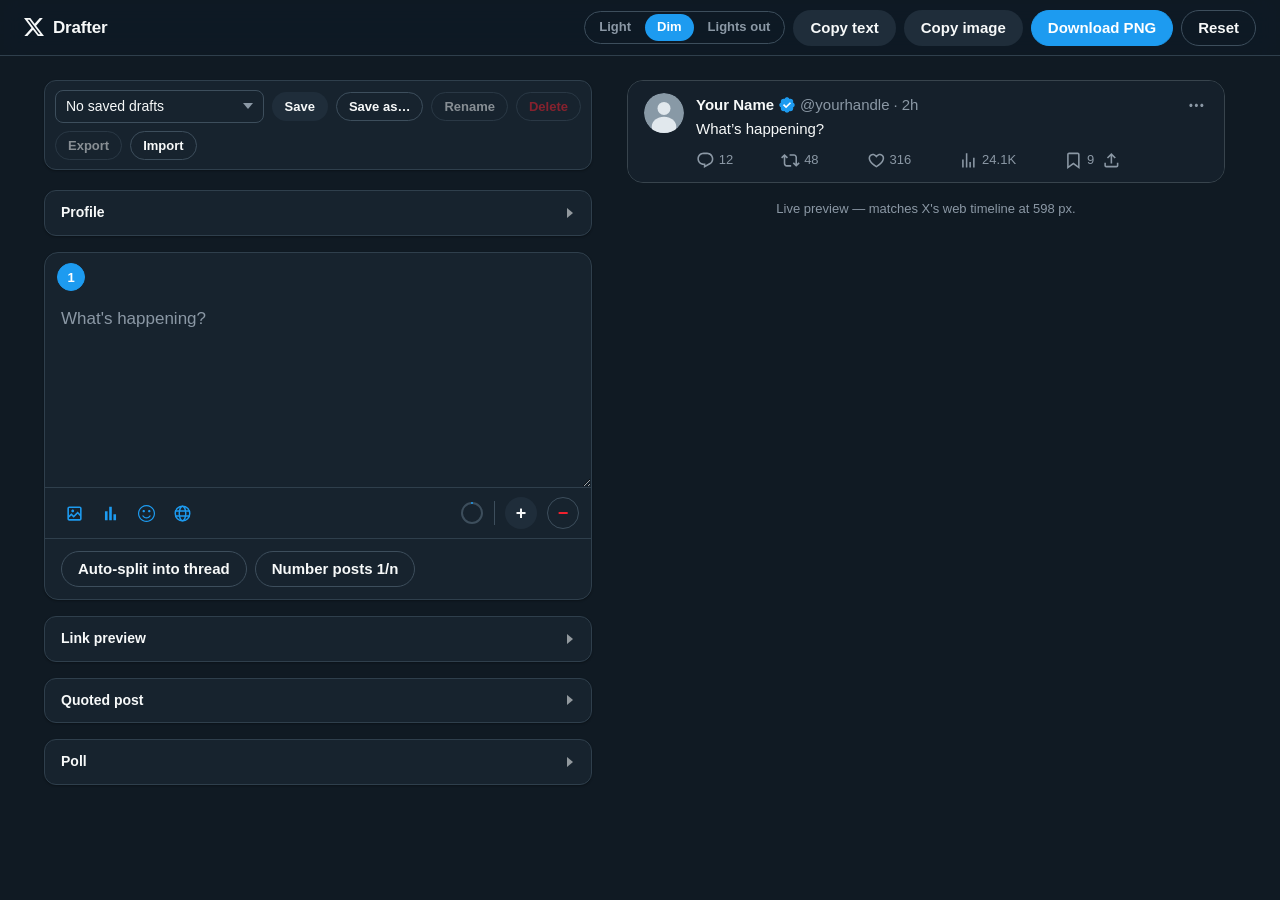
==== app/index.html @ 3ed40263 "X Drafter — live-preview composer for X posts and threads Static, browser-only tool: no server, no f" ====
<!doctype html>
<html lang="en" data-theme="dim">
<head>
<meta charset="utf-8">
<meta name="viewport" content="width=device-width, initial-scale=1">
<meta name="robots" content="noindex, nofollow">
<title>X Drafter</title>
<meta name="description" content="Draft X posts and threads with a live, pixel-accurate preview.">
<link rel="icon" href="data:image/svg+xml,%3Csvg xmlns='http://www.w3.org/2000/svg' viewBox='0 0 24 24'%3E%3Cpath fill='%23000' d='M18.9 1.2h3.7l-8.1 9.2 9.5 12.5h-7.4l-5.8-7.6-6.7 7.6H.4l8.6-9.8L0 1.2h7.6l5.2 6.9ZM17.6 20.7h2L6.5 3.2H4.3Z'/%3E%3C/svg%3E">
<link rel="stylesheet" href="./css/x.css">
<link rel="stylesheet" href="./css/app.css">
</head>
<body>

<header class="app-bar">
  <div class="app-bar__brand">
    <svg viewBox="0 0 24 24" class="app-bar__logo" aria-hidden="true"><path d="M18.9 1.2h3.7l-8.1 9.2 9.5 12.5h-7.4l-5.8-7.6-6.7 7.6H.4l8.6-9.8L0 1.2h7.6l5.2 6.9ZM17.6 20.7h2L6.5 3.2H4.3Z"/></svg>
    <span>Drafter</span>
  </div>
  <div class="app-bar__actions">
    <div class="seg" id="theme-switch" role="group" aria-label="Theme">
      <button type="button" data-theme-value="light">Light</button>
      <button type="button" data-theme-value="dim">Dim</button>
      <button type="button" data-theme-value="lightsout">Lights out</button>
    </div>
    <button type="button" class="btn" id="btn-copy-text">Copy text</button>
    <button type="button" class="btn" id="btn-copy-png">Copy image</button>
    <button type="button" class="btn btn--primary" id="btn-export-png">Download PNG</button>
    <button type="button" class="btn btn--ghost" id="btn-reset" title="Clear the draft">Reset</button>
  </div>
</header>

<main class="layout">

  <!-- ── Left: composer ───────────────────────────────────────────── -->
  <section class="pane pane--compose" aria-label="Composer">

    <div class="drafts-bar" id="drafts-bar">
      <select id="draft-select" aria-label="Saved drafts"></select>
      <button type="button" class="btn" id="btn-draft-save">Save</button>
      <button type="button" class="btn btn--ghost" id="btn-draft-saveas">Save as…</button>
      <button type="button" class="btn btn--ghost" id="btn-draft-rename">Rename</button>
      <button type="button" class="btn btn--ghost btn--danger" id="btn-draft-delete">Delete</button>
      <button type="button" class="btn btn--ghost" id="btn-draft-export">Export</button>
      <button type="button" class="btn btn--ghost" id="btn-draft-import">Import</button>
      <input type="file" id="in-draft-import" accept="application/json" hidden>
      <span class="drafts-bar__status" id="draft-status" aria-live="polite"></span>
    </div>

    <details class="panel" id="panel-profile">
      <summary>Profile</summary>
      <div class="panel__body grid2">
        <label class="field"><span>Display name</span>
          <input type="text" id="in-name" maxlength="50" placeholder="Your Name"></label>
        <label class="field"><span>Handle</span>
          <input type="text" id="in-handle" maxlength="15" placeholder="yourhandle"></label>
        <label class="field"><span>Avatar</span>
          <input type="file" id="in-avatar" accept="image/*"></label>
        <label class="field"><span>Badge</span>
          <select id="in-verified">
            <option value="none">None</option>
            <option value="blue">Blue (Premium)</option>
            <option value="gold">Gold (Organization)</option>
            <option value="grey">Grey (Government)</option>
          </select></label>
        <label class="field"><span>Timestamp label</span>
          <input type="text" id="in-time" placeholder="2h"></label>
        <label class="field field--check"><span>Show engagement counts</span>
          <input type="checkbox" id="in-metrics"></label>
        <label class="field"><span>Replies</span><input type="text" id="in-m-replies"></label>
        <label class="field"><span>Reposts</span><input type="text" id="in-m-reposts"></label>
        <label class="field"><span>Likes</span><input type="text" id="in-m-likes"></label>
        <label class="field"><span>Views</span><input type="text" id="in-m-views"></label>
      </div>
    </details>

    <div class="composer" id="composer" data-dropzone>
      <div class="composer__head">
        <div class="thread-tabs" id="thread-tabs"></div>
      </div>

      <textarea id="editor" class="editor" rows="7" spellcheck="true"
                placeholder="What's happening?"></textarea>

      <div class="composer__media" id="media-strip"></div>

      <div class="composer__extras" id="extras"></div>

      <div class="composer__bar">
        <div class="tool-row">
          <button type="button" class="tool" id="btn-add-media" title="Add images, GIF or video">
            <input type="file" id="in-media" accept="image/*,video/*" multiple hidden></button>
          <button type="button" class="tool" id="btn-add-poll" title="Add poll"></button>
          <button type="button" class="tool" id="btn-add-quote" title="Quote a post"></button>
          <button type="button" class="tool" id="btn-add-card" title="Fetch link preview"></button>
        </div>
        <div class="count-row">
          <span class="counter" id="counter" aria-live="polite"></span>
          <svg class="ring" viewBox="0 0 24 24" aria-hidden="true">
            <circle class="ring__bg" cx="12" cy="12" r="10"></circle>
            <circle class="ring__fg" id="ring-fg" cx="12" cy="12" r="10"></circle>
          </svg>
          <span class="divider"></span>
          <button type="button" class="btn btn--round" id="btn-add-post" title="Add another post to the thread">+</button>
          <button type="button" class="btn btn--round btn--danger" id="btn-del-post" title="Delete this post">−</button>
        </div>
      </div>

      <div class="composer__foot">
        <button type="button" class="btn btn--ghost" id="btn-autosplit">Auto-split into thread</button>
        <button type="button" class="btn btn--ghost" id="btn-number">Number posts 1/n</button>
      </div>
    </div>

    <details class="panel" id="panel-card">
      <summary>Link preview</summary>
      <div class="panel__body">
        <label class="field"><span>URL</span>
          <div class="row"><input type="url" id="in-card-url" placeholder="https://example.com/article">
          <button type="button" class="btn" id="btn-fetch-card">Fetch</button></div></label>
        <p class="hint" id="card-status"></p>
        <label class="field"><span>Title</span><input type="text" id="in-card-title"></label>
        <label class="field"><span>Description</span><input type="text" id="in-card-desc"></label>
        <label class="field"><span>Image URL or upload</span>
          <div class="row"><input type="text" id="in-card-image">
          <input type="file" id="in-card-image-file" accept="image/*"></div></label>
        <label class="field"><span>Domain</span><input type="text" id="in-card-domain"></label>
        <button type="button" class="btn btn--ghost" id="btn-clear-card">Remove card</button>
      </div>
    </details>

    <details class="panel" id="panel-quote">
      <summary>Quoted post</summary>
      <div class="panel__body grid2">
        <label class="field"><span>Name</span><input type="text" id="in-q-name"></label>
        <label class="field"><span>Handle</span><input type="text" id="in-q-handle"></label>
        <label class="field field--wide"><span>Text</span><textarea id="in-q-text" rows="3"></textarea></label>
        <label class="field"><span>Avatar</span><input type="file" id="in-q-avatar" accept="image/*"></label>
        <label class="field"><span>Image</span><input type="file" id="in-q-image" accept="image/*"></label>
        <label class="field"><span>Time</span><input type="text" id="in-q-time" placeholder="Aug 14"></label>
        <label class="field field--check"><span>Verified</span><input type="checkbox" id="in-q-verified"></label>
        <button type="button" class="btn btn--ghost" id="btn-clear-quote">Remove quote</button>
      </div>
    </details>

    <details class="panel" id="panel-poll">
      <summary>Poll</summary>
      <div class="panel__body">
        <div id="poll-options"></div>
        <button type="button" class="btn btn--ghost" id="btn-poll-add">Add option</button>
        <button type="button" class="btn btn--ghost" id="btn-clear-poll">Remove poll</button>
      </div>
    </details>

  </section>

  <!-- ── Right: live preview ──────────────────────────────────────── -->
  <section class="pane pane--preview" aria-label="Preview">
    <div class="preview-scroll">
      <div class="x-surface" id="preview-root">
        <div class="x-thread" id="preview-thread"></div>
      </div>
    </div>
    <p class="hint hint--center">Live preview — matches X's web timeline at 598&nbsp;px.</p>
  </section>

</main>

<script type="module" src="./js/app.js"></script>
</body>
</html>
---- app/css/x.css ----
/* ===========================================================================
   x.css — X (Twitter) post-card design system
   Owns: the preview surface only (.x-surface, .x-thread, .x-post and children).
   App chrome (composer, toolbar, panels) lives in app.css — nothing here
   touches it.

   Colour tokens are declared with bare [data-theme="…"] selectors so they
   resolve whether the attribute sits on <html> or on #preview-root; the
   nearest ancestor carrying the attribute wins by inheritance.
   =========================================================================== */

/* ---------------------------------------------------------------------------
   1. Theme tokens
   :root carries the Light palette as the no-attribute default. Each
   [data-theme] block below only redefines what changes.
   --------------------------------------------------------------------------- */

:root,
[data-theme="light"] {
  --x-bg:              #ffffff;
  --x-bg-elev:         #f7f9f9;   /* image placeholders, pressed rows */
  --x-text:            #0f1419;
  --x-text-secondary:  #536471;   /* @handle, timestamps, counts, descriptions */
  --x-border:          #eff3f4;
  --x-hover-overlay:   rgba(0, 0, 0, 0.03);
  --x-scrim:           rgba(0, 0, 0, 0.6);
}

[data-theme="dim"] {
  --x-bg:              #15202b;
  --x-bg-elev:         #1e2732;
  --x-text:            #f7f9f9;
  --x-text-secondary:  #8b98a5;
  --x-border:          #38444d;
  --x-hover-overlay:   rgba(255, 255, 255, 0.03);
  --x-scrim:           rgba(0, 0, 0, 0.6);
}

[data-theme="lightsout"] {
  --x-bg:              #000000;
  --x-bg-elev:         #16181c;
  --x-text:            #e7e9ea;
  --x-text-secondary:  #71767b;
  --x-border:          #2f3336;
  --x-hover-overlay:   rgba(255, 255, 255, 0.03);
  --x-scrim:           rgba(0, 0, 0, 0.6);
}

/* Theme-independent tokens. Repeated on every theme selector so a nested
   [data-theme] on #preview-root inherits a complete set. */
:root,
[data-theme="light"],
[data-theme="dim"],
[data-theme="lightsout"] {
  --x-accent:        #1d9bf0;
  --x-accent-hover:  #1a8cd8;
  --x-like:          #f91880;
  --x-repost:        #00ba7c;
  --x-badge-blue:    #1d9bf0;
  --x-badge-gold:    #ffd400;
  --x-badge-grey:    #829aab;

  /* 10 %-opacity tints behind action-bar hover pills */
  --x-tint-accent:   rgba(29, 155, 240, 0.10);
  --x-tint-like:     rgba(249, 24, 128, 0.10);
  --x-tint-repost:   rgba(0, 186, 124, 0.10);

  --x-media-radius:  16px;
  --x-avatar:        40px;
  --x-font: "TwitterChirp", "Chirp", -apple-system, BlinkMacSystemFont,
            "Segoe UI", Roboto, "Helvetica Neue", Arial, sans-serif;
}

/* ---------------------------------------------------------------------------
   2. Surface + thread
   598px is X's timeline column width. Everything inside is built for that
   width but degrades cleanly to ~360px.
   --------------------------------------------------------------------------- */

/* Scoped border-box reset so the card's fixed sizes (poll rows, avatars,
   thumbnails) hold regardless of what app.css does or doesn't set. */
.x-surface,
.x-surface *,
.x-post,
.x-post * { box-sizing: border-box; }

.x-surface {
  width: 598px;
  max-width: 100%;
  background: var(--x-bg);
  color: var(--x-text);
  border: 1px solid var(--x-border);
  border-radius: 16px;
  overflow: hidden;
  font-family: var(--x-font);
  font-size: 15px;
  line-height: 20px;
  -webkit-font-smoothing: antialiased;
  -moz-osx-font-smoothing: grayscale;
}

.x-thread {
  display: flow-root;
}

/* Last post in a thread never draws a divider. */
.x-thread > .x-post:last-child {
  border-bottom: 0;
}

/* ---------------------------------------------------------------------------
   3. Post shell + gutter (avatar and thread connector)
   --------------------------------------------------------------------------- */

.x-post {
  display: flex;
  gap: 12px;
  padding: 12px 16px;
  border-bottom: 1px solid var(--x-border);
  background: var(--x-bg);
  color: var(--x-text);
  font-family: var(--x-font);
  position: relative;
}

/* Connected posts run continuously — X drops the divider between them. */
.x-post[data-connector="bottom"],
.x-post[data-connector="both"] {
  border-bottom: 0;
}

.x-post__gutter {
  position: relative;
  flex: none;
  width: var(--x-avatar);
  display: flex;
  flex-direction: column;
  align-items: center;
}

.x-avatar {
  width: var(--x-avatar);
  height: var(--x-avatar);
  flex: none;
  border-radius: 9999px;
  object-fit: cover;
  background: var(--x-bg-elev);
  display: block;
}

/* Thread connector: hidden by default, revealed per data-connector value.
   Negative offsets let the line bleed into the post's own 12px padding so
   consecutive posts join seamlessly. */
.x-line {
  display: none;
  position: absolute;
  left: 50%;
  width: 2px;
  margin-left: -1px;
  background: var(--x-border);
}

.x-line--top {
  top: -12px;
  height: 12px;
}

.x-line--bottom {
  top: calc(var(--x-avatar) + 4px);
  bottom: -12px;
}

[data-connector="top"]  .x-line--top,
[data-connector="both"] .x-line--top    { display: block; }
[data-connector="bottom"] .x-line--bottom,
[data-connector="both"]   .x-line--bottom { display: block; }

.x-post__body {
  flex: 1 1 auto;
  min-width: 0;   /* lets the head row and long URLs actually truncate/wrap */
}

/* ---------------------------------------------------------------------------
   4. Head row — name · badge · @handle · dot · time · more
   Single line. Name truncates first, then handle; dot/time never shrink.
   --------------------------------------------------------------------------- */

.x-post__head {
  display: flex;
  align-items: center;
  gap: 4px;
  min-width: 0;
  line-height: 20px;
}

.x-name {
  font-size: 15px;
  font-weight: 700;
  color: var(--x-text);
  white-space: nowrap;
  overflow: hidden;
  text-overflow: ellipsis;
  flex: 0 1 auto;
  min-width: 0;
}

.x-handle,
.x-time {
  font-size: 15px;
  font-weight: 400;
  color: var(--x-text-secondary);
  white-space: nowrap;
}

.x-handle {
  flex: 0 3 auto;
  min-width: 0;
  overflow: hidden;
  text-overflow: ellipsis;
}

.x-dot {
  flex: none;
  color: var(--x-text-secondary);
  font-size: 15px;
}

.x-time { flex: none; }

.x-more {
  margin-left: auto;
  flex: none;
  display: inline-flex;
  align-items: center;
  justify-content: center;
  width: 24px;
  height: 24px;
  padding: 0;
  border: 0;
  background: none;
  color: var(--x-text-secondary);
  border-radius: 9999px;
  cursor: pointer;
  transition: color 0.2s, background-color 0.2s;
}

.x-more svg { width: 18.75px; height: 18.75px; fill: currentColor; }

.x-more:hover {
  color: var(--x-accent);
  background: var(--x-tint-accent);
}

/* Verified badges. Colour comes from the variant; icons.js supplies the shape
   (the gold organisation badge has its own squarish path). */
.x-badge {
  display: inline-flex;
  align-items: center;
  justify-content: center;
  flex: none;
  width: 18px;
  height: 18px;
}

.x-badge svg { width: 100%; height: 100%; fill: currentColor; }

.x-badge--blue { color: var(--x-badge-blue); }
.x-badge--gold { color: var(--x-badge-gold); }
.x-badge--grey { color: var(--x-badge-grey); }

/* Gold badges render as a rounded square in X; clip in case the SVG path
   supplied is the round one. */
.x-badge--gold svg { border-radius: 4px; }

/* ---------------------------------------------------------------------------
   5. Post text
   --------------------------------------------------------------------------- */

.x-text {
  margin-top: 2px;
  font-size: 15px;
  line-height: 20px;
  font-weight: 400;
  color: var(--x-text);
  white-space: pre-wrap;        /* preserve author line breaks */
  overflow-wrap: anywhere;      /* break very long URLs instead of overflowing */
  word-break: break-word;
}

.x-text:empty { display: none; }

.x-link {
  color: var(--x-accent);
  text-decoration: none;
  cursor: pointer;
}

.x-link:hover { text-decoration: underline; }

/* ---------------------------------------------------------------------------
   6. Media grid
   The container clips to 16px with overflow:hidden, which produces exactly
   X's "outer corners only" rounding for every 1–4 layout without per-item
   corner maths. Multi-image grids are always 16:9 overall, matching X.
   --------------------------------------------------------------------------- */

.x-media {
  margin-top: 12px;
  display: grid;
  gap: 2px;
  border-radius: var(--x-media-radius);
  overflow: hidden;
  background: var(--x-bg);   /* shows through the 2px gutters, as on X */
}

.x-media__item {
  position: relative;
  margin: 0;
  min-width: 0;
  min-height: 0;
  overflow: hidden;
  background: var(--x-bg-elev);
}

.x-media__item img,
.x-media__item video {
  display: block;
  width: 100%;
  height: 100%;
  object-fit: cover;
}

/* 1 image — natural aspect ratio, capped at 510px tall (then cropped).
   media.js may set --x-ar on the item to pin an exact ratio. */
.x-media--1 { grid-template-columns: 1fr; }

.x-media--1 .x-media__item {
  aspect-ratio: var(--x-ar, auto);
  max-height: 510px;
}

.x-media--1 .x-media__item img,
.x-media--1 .x-media__item video {
  height: auto;
  max-height: 510px;
}

/* 2 images — equal columns, each pane taller than wide. */
.x-media--2 {
  grid-template-columns: 1fr 1fr;
  aspect-ratio: 16 / 9;
}

/* 3 images — one tall image on the left, two stacked on the right. */
.x-media--3 {
  grid-template-columns: 1fr 1fr;
  grid-template-rows: 1fr 1fr;
  aspect-ratio: 16 / 9;
}

.x-media--3 .x-media__item:first-child { grid-row: span 2; }

/* 4 images — even 2x2. */
.x-media--4 {
  grid-template-columns: 1fr 1fr;
  grid-template-rows: 1fr 1fr;
  aspect-ratio: 16 / 9;
}

/* Video play affordance — centred dark scrim disc over the poster frame.
   Sits above the image but below the ALT badge, and never eats a click. */
.x-media__play {
  position: absolute;
  top: 50%;
  left: 50%;
  transform: translate(-50%, -50%);
  z-index: 1;
  width: 48px;
  height: 48px;
  display: inline-flex;
  align-items: center;
  justify-content: center;
  border-radius: 9999px;
  background: var(--x-scrim);
  -webkit-backdrop-filter: blur(4px);
  backdrop-filter: blur(4px);
  color: #ffffff;
  pointer-events: none;
}

.x-media__play svg {
  width: 24px;
  height: 24px;
  fill: currentColor;
  display: block;
}

/* ALT badge, bottom-left of its pane. */
.x-alt {
  position: absolute;
  z-index: 2;
  left: 8px;
  bottom: 8px;
  padding: 0 4px;
  height: 20px;
  display: inline-flex;
  align-items: center;
  background: var(--x-scrim);
  color: #ffffff;
  font-size: 12px;
  font-weight: 700;
  line-height: 12px;
  letter-spacing: 0.2px;
  text-transform: uppercase;
  border-radius: 4px;
  pointer-events: none;
}

/* ---------------------------------------------------------------------------
   7. Link preview card
   --------------------------------------------------------------------------- */

.x-card {
  margin-top: 12px;
  display: block;
  border: 1px solid var(--x-border);
  border-radius: var(--x-media-radius);
  overflow: hidden;
  text-decoration: none;
  color: inherit;
  background: var(--x-bg);
  transition: background-color 0.2s;
}

.x-card:hover { background: var(--x-hover-overlay); }

.x-card__img {
  background: var(--x-bg-elev);
  overflow: hidden;
}

.x-card__img img {
  display: block;
  width: 100%;
  height: 100%;
  object-fit: cover;
}

.x-card__meta {
  padding: 12px;
  display: flex;
  flex-direction: column;
  gap: 2px;
  min-width: 0;
}

.x-card__domain {
  font-size: 15px;
  line-height: 20px;
  color: var(--x-text-secondary);
  white-space: nowrap;
  overflow: hidden;
  text-overflow: ellipsis;
}

.x-card__title {
  font-size: 15px;
  line-height: 20px;
  color: var(--x-text);
  display: -webkit-box;
  -webkit-line-clamp: 2;
  line-clamp: 2;
  -webkit-box-orient: vertical;
  overflow: hidden;
}

.x-card__desc {
  font-size: 15px;
  line-height: 20px;
  color: var(--x-text-secondary);
  display: -webkit-box;
  -webkit-line-clamp: 2;
  line-clamp: 2;
  -webkit-box-orient: vertical;
  overflow: hidden;
}

/* Large variant — 1.91:1 hero image above the meta block. */
.x-card--large .x-card__img { aspect-ratio: 1.91 / 1; }

/* Small variant — 128px square thumbnail, meta to the right. */
.x-card--small {
  display: flex;
  flex-direction: row;
  align-items: stretch;
}

.x-card--small .x-card__img {
  flex: none;
  width: 128px;
  aspect-ratio: 1 / 1;
  border-right: 1px solid var(--x-border);
}

.x-card--small .x-card__meta {
  flex: 1 1 auto;
  justify-content: center;
}

.x-card--small .x-card__desc { -webkit-line-clamp: 1; line-clamp: 1; }

/* ---------------------------------------------------------------------------
   8. Poll
   --------------------------------------------------------------------------- */

.x-poll {
  margin-top: 12px;
  display: flex;
  flex-direction: column;
  gap: 12px;
}

.x-poll__opt {
  flex: none;                /* never stretch or shrink off the 32px */
  box-sizing: border-box;    /* 32px includes the 1px border, as on X */
  height: 32px;
  min-height: 32px;
  display: flex;
  align-items: center;
  justify-content: center;
  padding: 0 12px;
  border: 1px solid var(--x-accent);
  border-radius: 9999px;
  cursor: pointer;
  transition: background-color 0.2s;
}

.x-poll__opt:hover { background: var(--x-tint-accent); }

.x-poll__label {
  font-size: 14px;
  line-height: 16px;
  font-weight: 400;
  color: var(--x-accent);
  white-space: nowrap;
  overflow: hidden;
  text-overflow: ellipsis;
  max-width: 100%;
}

.x-poll__foot {
  margin-top: -4px;              /* pulls the foot to ~8px under the last row */
  font-size: 13px;
  line-height: 16px;
  color: var(--x-text-secondary);
}

/* ---------------------------------------------------------------------------
   9. Quoted post
   --------------------------------------------------------------------------- */

.x-quote {
  margin: 12px 0 0;
  padding: 12px;
  border: 1px solid var(--x-border);
  border-radius: var(--x-media-radius);
  background: var(--x-bg);
  transition: background-color 0.2s;
}

.x-quote:hover { background: var(--x-hover-overlay); }

.x-quote__head {
  display: flex;
  align-items: center;
  gap: 4px;
  min-width: 0;
  line-height: 20px;
}

.x-quote__avatar {
  width: 20px;
  height: 20px;
  flex: none;
  border-radius: 9999px;
  object-fit: cover;
  background: var(--x-bg-elev);
  margin-right: 2px;
}

.x-quote__head .x-badge { width: 16px; height: 16px; }

.x-quote__text {
  margin-top: 2px;
  font-size: 15px;
  line-height: 20px;
  color: var(--x-text);
  white-space: pre-wrap;
  overflow-wrap: anywhere;
}

.x-quote__media {
  margin-top: 8px;
  border-radius: 12px;
  overflow: hidden;
  background: var(--x-bg-elev);
  max-height: 280px;
}

.x-quote__media img,
.x-quote__media video {
  display: block;
  width: 100%;
  height: auto;
  max-height: 280px;
  object-fit: cover;
}

/* ---------------------------------------------------------------------------
   10. Action bar
   Space-between across a 425px track. Each button owns a --x-act (hover
   colour) and --x-act-tint (hover pill fill) pair; the pill is a ::before
   circle centred behind the 18.75px icon.
   --------------------------------------------------------------------------- */

.x-actions {
  margin-top: 12px;
  max-width: 425px;
  display: flex;
  align-items: center;
  justify-content: space-between;
}

.x-action {
  --x-act: var(--x-text-secondary);
  --x-act-tint: transparent;

  display: inline-flex;
  align-items: center;
  gap: 4px;
  padding: 0;
  border: 0;
  background: none;
  font-family: inherit;
  color: var(--x-text-secondary);
  cursor: pointer;
  transition: color 0.2s;
}

.x-action__icon {
  position: relative;
  display: inline-flex;
  align-items: center;
  justify-content: center;
  width: 18.75px;
  height: 18.75px;
  flex: none;
}

/* the hover pill */
.x-action__icon::before {
  content: "";
  position: absolute;
  top: 50%;
  left: 50%;
  width: 34px;
  height: 34px;
  transform: translate(-50%, -50%);
  border-radius: 9999px;
  background: transparent;
  transition: background-color 0.2s;
}

.x-action__icon svg {
  position: relative;
  width: 18.75px;
  height: 18.75px;
  fill: currentColor;
}

.x-action__count {
  font-size: 13px;
  line-height: 16px;
  color: inherit;
  transition: color 0.2s;
}

.x-action:hover { color: var(--x-act); }
.x-action:hover .x-action__icon::before { background: var(--x-act-tint); }

.x-action:focus-visible {
  outline: 2px solid var(--x-accent);
  outline-offset: 2px;
  border-radius: 4px;
}

/* per-action hover colours */
.x-action--reply,
.x-action--views,
.x-action--bookmark,
.x-action--share {
  --x-act: var(--x-accent);
  --x-act-tint: var(--x-tint-accent);
}

.x-action--repost {
  --x-act: var(--x-repost);
  --x-act-tint: var(--x-tint-repost);
}

.x-action--like {
  --x-act: var(--x-like);
  --x-act-tint: var(--x-tint-like);
}

/* bookmark + share sit together at the right end */
.x-actions__end {
  display: flex;
  align-items: center;
  gap: 8px;
}

/* ---------------------------------------------------------------------------
   11. Responsive — hold the 598px look, then compress toward ~360px
   --------------------------------------------------------------------------- */

@media (max-width: 620px) {
  .x-surface { width: 100%; }
}

@media (max-width: 420px) {
  .x-post { padding: 12px; gap: 8px; }
  .x-actions { max-width: none; }
  .x-card--small .x-card__img { width: 96px; }
  .x-media--1 .x-media__item,
  .x-media--1 .x-media__item img { max-height: 360px; }
}

@media (prefers-reduced-motion: reduce) {
  .x-action,
  .x-action__icon::before,
  .x-action__count,
  .x-card,
  .x-quote,
  .x-poll__opt,
  .x-more { transition: none; }
}
---- app/css/app.css ----
/* ============================================================================
   app.css — chrome around the X preview (app bar, composer, panels, controls)
   x.css owns the post card itself and the --x-* tokens. Everything here uses
   its own --app-* tokens so the chrome stays legible in all three themes and
   never fights the preview for attention.
   ========================================================================== */

/* ── 0. Reset ─────────────────────────────────────────────────────────────── */

*, *::before, *::after { box-sizing: border-box; }

html { -webkit-text-size-adjust: 100%; }

body {
  margin: 0;
  background: var(--app-bg);
  color: var(--app-text);
  font-family: -apple-system, BlinkMacSystemFont, "Segoe UI", Roboto,
               Helvetica, Arial, "Apple Color Emoji", "Segoe UI Emoji", sans-serif;
  font-size: 15px;
  line-height: 1.4;
  -webkit-font-smoothing: antialiased;
  -moz-osx-font-smoothing: grayscale;
}

/* ── 1. Theme tokens ──────────────────────────────────────────────────────
   Every colour below is theme-scoped. Nothing in this file may hardcode a
   colour outside these blocks (the fixed-white text on accent fills excepted). */

:root {
  --app-accent: var(--x-accent, #1d9bf0);
  --app-radius: 12px;
  --app-gutter: 24px;
  --app-bar-h: 56px;
}

[data-theme="light"] {
  color-scheme: light;
  --app-bg:            #f7f9f9;
  --app-surface:       #ffffff;
  --app-surface-2:     #eff3f4;
  --app-surface-hover: #e6ebec;
  --app-text:          #0f1419;
  --app-text-dim:      #536471;
  --app-border:        #dfe4e6;
  --app-border-strong: #cfd9de;
  --app-accent-soft:   rgba(29, 155, 240, 0.10);
  --app-accent-ring:   rgba(29, 155, 240, 0.40);
  --app-danger:        #d81f2c;
  --app-danger-soft:   rgba(216, 31, 44, 0.10);
  --app-warn:          #a67300;
  --app-bar-bg:        rgba(255, 255, 255, 0.82);
  --app-overlay:       rgba(15, 20, 25, 0.62);
  --app-scroll:        #c2ccd1;
  --app-shadow:        0 1px 2px rgba(15, 20, 25, 0.06);
}

[data-theme="dim"] {
  color-scheme: dark;
  --app-bg:            #101a23;
  --app-surface:       #17232e;
  --app-surface-2:     #1f2d3a;
  --app-surface-hover: #263847;
  --app-text:          #f7f9f9;
  --app-text-dim:      #8b98a5;
  --app-border:        #2f3f4c;
  --app-border-strong: #3d4e5c;
  --app-accent-soft:   rgba(29, 155, 240, 0.16);
  --app-accent-ring:   rgba(29, 155, 240, 0.50);
  --app-danger:        #f4212e;
  --app-danger-soft:   rgba(244, 33, 46, 0.16);
  --app-warn:          #ffd400;
  --app-bar-bg:        rgba(16, 26, 35, 0.80);
  --app-overlay:       rgba(0, 0, 0, 0.66);
  --app-scroll:        #3d4e5c;
  --app-shadow:        0 1px 2px rgba(0, 0, 0, 0.30);
}

[data-theme="lightsout"] {
  color-scheme: dark;
  --app-bg:            #000000;
  --app-surface:       #0c0d0e;
  --app-surface-2:     #16181c;
  --app-surface-hover: #1f2226;
  --app-text:          #e7e9ea;
  --app-text-dim:      #71767b;
  --app-border:        #2f3336;
  --app-border-strong: #3e4144;
  --app-accent-soft:   rgba(29, 155, 240, 0.16);
  --app-accent-ring:   rgba(29, 155, 240, 0.50);
  --app-danger:        #f4212e;
  --app-danger-soft:   rgba(244, 33, 46, 0.16);
  --app-warn:          #ffd400;
  --app-bar-bg:        rgba(0, 0, 0, 0.80);
  --app-overlay:       rgba(0, 0, 0, 0.70);
  --app-scroll:        #3e4144;
  --app-shadow:        0 1px 2px rgba(0, 0, 0, 0.50);
}

::selection { background: var(--app-accent); color: #fff; }

/* ── 2. App bar ───────────────────────────────────────────────────────────── */

.app-bar {
  position: sticky;
  top: 0;
  z-index: 50;
  display: flex;
  align-items: center;
  justify-content: space-between;
  gap: 16px;
  min-height: var(--app-bar-h);
  padding: 0 var(--app-gutter);
  border-bottom: 1px solid var(--app-border);
  background: var(--app-bar-bg);
  -webkit-backdrop-filter: blur(12px) saturate(180%);
  backdrop-filter: blur(12px) saturate(180%);
}

.app-bar__brand {
  display: flex;
  align-items: center;
  gap: 9px;
  font-size: 17px;
  font-weight: 800;
  letter-spacing: -0.01em;
  color: var(--app-text);
  white-space: nowrap;
}

.app-bar__logo {
  width: 20px;
  height: 20px;
  flex: none;
  fill: currentColor;
}

.app-bar__actions {
  display: flex;
  align-items: center;
  gap: 8px;
  flex-wrap: wrap;
  justify-content: flex-end;
}

@media (max-width: 900px) {
  .app-bar { padding: 8px 16px; }
}

/* ── 3. Segmented control (theme switch) ──────────────────────────────────── */

.seg {
  display: inline-flex;
  align-items: center;
  gap: 2px;
  padding: 2px;
  border: 1px solid var(--app-border-strong);
  border-radius: 9999px;
  background: transparent;
}

.seg > button {
  appearance: none;
  border: 0;
  border-radius: 9999px;
  padding: 5px 12px;
  font: inherit;
  font-size: 13px;
  font-weight: 600;
  line-height: 1.3;
  color: var(--app-text-dim);
  background: transparent;
  cursor: pointer;
  white-space: nowrap;
  transition: background-color 0.15s ease, color 0.15s ease;
}

.seg > button:hover { background: var(--app-surface-2); color: var(--app-text); }

.seg > button[aria-pressed="true"] {
  background: var(--app-accent);
  color: #fff;
}

.seg > button:focus-visible {
  outline: 2px solid var(--app-accent);
  outline-offset: 1px;
}

/* ── 4. Buttons ───────────────────────────────────────────────────────────── */

.btn {
  appearance: none;
  display: inline-flex;
  align-items: center;
  justify-content: center;
  gap: 6px;
  padding: 8px 16px;
  border: 1px solid transparent;
  border-radius: 9999px;
  font-family: inherit;
  font-size: 15px;
  font-weight: 700;
  line-height: 1.2;
  color: var(--app-text);
  background: var(--app-surface-2);
  cursor: pointer;
  white-space: nowrap;
  transition: background-color 0.15s ease, color 0.15s ease,
              border-color 0.15s ease, opacity 0.15s ease;
}

.btn:hover { background: var(--app-surface-hover); }
.btn:active { transform: translateY(0.5px); }

.btn:focus-visible {
  outline: 2px solid var(--app-accent);
  outline-offset: 2px;
}

.btn:disabled,
.btn[aria-disabled="true"] {
  opacity: 0.5;
  cursor: not-allowed;
  pointer-events: none;
}

.btn--primary {
  background: var(--app-accent);
  border-color: var(--app-accent);
  color: #fff;
}
.btn--primary:hover { background: #1a8cd8; border-color: #1a8cd8; }

.btn--ghost {
  background: transparent;
  border-color: var(--app-border-strong);
  color: var(--app-text);
}
.btn--ghost:hover { background: var(--app-surface-2); }

.btn--danger {
  background: transparent;
  border-color: var(--app-border-strong);
  color: var(--app-danger);
}
.btn--danger:hover {
  background: var(--app-danger-soft);
  border-color: var(--app-danger);
}

/* Round icon button — the + / − thread controls */
.btn--round {
  width: 32px;
  height: 32px;
  padding: 0;
  font-size: 18px;
  font-weight: 700;
  line-height: 1;
}

/* ── 5. Layout: composer left, sticky preview right ───────────────────────── */

.layout {
  max-width: 1240px;
  margin: 0 auto;
  padding: var(--app-gutter);
  display: grid;
  grid-template-columns: minmax(380px, 1fr) minmax(340px, 620px);
  gap: var(--app-gutter);
  align-items: start;
}

.pane { min-width: 0; }

.pane--compose {
  display: flex;
  flex-direction: column;
  gap: 16px;
}

.pane--preview {
  position: sticky;
  top: calc(var(--app-bar-h) + 16px);   /* 72px */
  display: flex;
  flex-direction: column;
  align-items: center;
  gap: 4px;
}

/* The post card is a fixed 598px; let it scroll rather than break the page. */
.preview-scroll {
  width: 100%;
  display: flex;
  justify-content: center;
  overflow-x: auto;
  padding-bottom: 4px;
}

/* Stack below 980px, preview first. */
@media (max-width: 980px) {
  .layout {
    grid-template-columns: minmax(0, 1fr);
    padding: 16px;
    gap: 16px;
  }
  .pane--preview {
    order: -1;
    position: static;
  }
}

/* ── 6. Panels (<details> cards) ──────────────────────────────────────────── */

.panel {
  border: 1px solid var(--app-border);
  border-radius: var(--app-radius);
  background: var(--app-surface);
  box-shadow: var(--app-shadow);
  overflow: hidden;
}

.panel > summary {
  display: flex;
  align-items: center;
  gap: 10px;
  padding: 12px 16px;
  font-size: 14px;
  font-weight: 700;
  color: var(--app-text);
  cursor: pointer;
  user-select: none;
  list-style: none;                       /* never show the raw marker */
  transition: background-color 0.15s ease;
}
.panel > summary::-webkit-details-marker { display: none; }
.panel > summary::marker { content: ""; }

.panel > summary:hover { background: var(--app-surface-2); }
.panel > summary:focus-visible {
  outline: 2px solid var(--app-accent);
  outline-offset: -2px;
}

/* Chevron: a triangle that points right when closed, down when open. */
.panel > summary::after {
  content: "";
  margin-left: auto;
  width: 0;
  height: 0;
  border-left: 5px solid transparent;
  border-right: 5px solid transparent;
  border-top: 6px solid currentColor;
  opacity: 0.55;
  transform: rotate(-90deg);
  transition: transform 0.18s ease;
}
.panel[open] > summary::after { transform: rotate(0deg); }

.panel[open] > summary { border-bottom: 1px solid var(--app-border); }

.panel__body { padding: 16px; }

.grid2 {
  display: grid;
  grid-template-columns: 1fr 1fr;
  gap: 14px 16px;
  align-items: start;
}
.field--wide { grid-column: 1 / -1; }
.grid2 > .btn { grid-column: 1 / -1; justify-self: start; }

@media (max-width: 620px) {
  .grid2 { grid-template-columns: 1fr; }
}

/* ── 7. Form fields ───────────────────────────────────────────────────────── */

.field {
  display: flex;
  flex-direction: column;
  gap: 6px;
  min-width: 0;
}

.field > span {
  font-size: 13px;
  font-weight: 600;
  letter-spacing: 0.04em;
  text-transform: uppercase;
  color: var(--app-text-dim);
}

.field input[type="text"],
.field input[type="url"],
.field input[type="number"],
.field select,
.field textarea,
.drafts-bar select,
.row input:not([type="file"]),
.poll-option-row input {
  width: 100%;
  min-width: 0;
  padding: 8px 10px;
  border: 1px solid var(--app-border-strong);
  border-radius: 8px;
  background: transparent;
  color: var(--app-text);
  font-family: inherit;
  font-size: 15px;
  line-height: 1.35;
  transition: border-color 0.15s ease, box-shadow 0.15s ease;
}

.field textarea { resize: vertical; min-height: 68px; }

.field input::placeholder,
.row input::placeholder,
.field textarea::placeholder,
.editor::placeholder {
  color: var(--app-text-dim);
  opacity: 1;
}

.field input:focus,
.field select:focus,
.field textarea:focus,
.drafts-bar select:focus,
.row input:not([type="file"]):focus,
.poll-option-row input:focus {
  outline: none;
  border-color: var(--app-accent);
  box-shadow: 0 0 0 3px var(--app-accent-soft);
}

/* Native select gets a custom caret so it matches the inputs in all themes. */
.field select,
.drafts-bar select {
  appearance: none;
  -webkit-appearance: none;
  padding-right: 30px;
  background-repeat: no-repeat;
  background-position: right 10px center;
  background-size: 10px 6px;
  cursor: pointer;
}
[data-theme="light"] .field select,
[data-theme="light"] .drafts-bar select {
  background-image: url("data:image/svg+xml,%3Csvg xmlns='http://www.w3.org/2000/svg' viewBox='0 0 10 6'%3E%3Cpath fill='%23536471' d='M0 0h10L5 6z'/%3E%3C/svg%3E");
}
[data-theme="dim"] .field select,
[data-theme="dim"] .drafts-bar select {
  background-image: url("data:image/svg+xml,%3Csvg xmlns='http://www.w3.org/2000/svg' viewBox='0 0 10 6'%3E%3Cpath fill='%238b98a5' d='M0 0h10L5 6z'/%3E%3C/svg%3E");
}
[data-theme="lightsout"] .field select,
[data-theme="lightsout"] .drafts-bar select {
  background-image: url("data:image/svg+xml,%3Csvg xmlns='http://www.w3.org/2000/svg' viewBox='0 0 10 6'%3E%3Cpath fill='%2371767b' d='M0 0h10L5 6z'/%3E%3C/svg%3E");
}
.field select option,
.drafts-bar select option { background: var(--app-surface); color: var(--app-text); }

/* Checkbox rows put the control inline on the right. */
.field--check {
  flex-direction: row;
  align-items: center;
  justify-content: space-between;
  gap: 12px;
  min-height: 38px;
}
.field--check > span { text-transform: none; letter-spacing: 0; font-size: 13px; }
.field--check input[type="checkbox"] {
  flex: none;
  width: 18px;
  height: 18px;
  margin: 0;
  accent-color: var(--app-accent);
  cursor: pointer;
}

/* input + button pairs */
.row {
  display: flex;
  flex-wrap: wrap;
  align-items: center;
  gap: 8px;
  min-width: 0;
}
.row > input { flex: 1 1 auto; min-width: 0; }
.row > input[type="file"] { flex: 1 1 40%; }
.row > .btn { flex: none; }

/* File inputs: compact, with a ghost-button trigger. */
input[type="file"] {
  max-width: 100%;
  font-family: inherit;
  font-size: 13px;
  color: var(--app-text-dim);
}
input[type="file"]::file-selector-button {
  margin-right: 10px;
  padding: 6px 14px;
  border: 1px solid var(--app-border-strong);
  border-radius: 9999px;
  background: transparent;
  color: var(--app-text);
  font-family: inherit;
  font-size: 13px;
  font-weight: 700;
  cursor: pointer;
  transition: background-color 0.15s ease;
}
input[type="file"]::file-selector-button:hover { background: var(--app-surface-2); }
input[type="file"]::-webkit-file-upload-button {
  margin-right: 10px;
  padding: 6px 14px;
  border: 1px solid var(--app-border-strong);
  border-radius: 9999px;
  background: transparent;
  color: var(--app-text);
  font-family: inherit;
  font-size: 13px;
  font-weight: 700;
  cursor: pointer;
}
input[type="file"]:focus-visible { outline: 2px solid var(--app-accent); outline-offset: 2px; }

/* ── 7b. Saved-drafts toolbar ─────────────────────────────────────────────
   Sits above the profile panel. Deliberately one size smaller than the
   app-bar controls so it reads as a utility strip, not a second toolbar.
   Placed after the field rules so its compact select overrides them.       */

.drafts-bar {
  display: flex;
  flex-wrap: wrap;
  align-items: center;
  gap: 8px;
  margin-bottom: 4px;
  padding: 9px 10px;
  border: 1px solid var(--app-border);
  border-radius: var(--app-radius);
  background: var(--app-surface);
  box-shadow: var(--app-shadow);
}

/* The draft picker takes the slack; long names truncate rather than wrap. */
.drafts-bar select {
  flex: 1 1 180px;
  min-width: 180px;
  max-width: 100%;
  padding: 6px 28px 6px 10px;
  font-size: 14px;
  white-space: nowrap;
  overflow: hidden;
  text-overflow: ellipsis;
}

/* One size down from .btn — a size override, not a new variant. */
.drafts-bar .btn {
  padding: 6px 12px;
  font-size: 13px;
}

.drafts-bar__status {
  flex: 0 1 auto;
  margin-left: auto;
  min-height: 18px;            /* reserve the line so the bar never jumps */
  line-height: 18px;
  font-size: 13px;
  color: var(--app-text-dim);
  white-space: nowrap;
  overflow: hidden;
  text-overflow: ellipsis;
}
.drafts-bar__status.is-error { color: var(--app-danger); }
.drafts-bar__status.is-ok { color: var(--app-accent); }

/* Narrow: let the buttons wrap and give the status its own full-width line. */
@media (max-width: 620px) {
  .drafts-bar select { flex-basis: 100%; min-width: 0; }
  .drafts-bar__status {
    flex: 1 0 100%;
    margin-left: 0;
    white-space: normal;
  }
}

/* ── 8. Composer card ─────────────────────────────────────────────────────── */

.composer {
  position: relative;
  border: 1px solid var(--app-border);
  border-radius: 14px;
  background: var(--app-surface);
  box-shadow: var(--app-shadow);
  transition: border-color 0.15s ease, box-shadow 0.15s ease;
}

.composer:focus-within {
  border-color: var(--app-accent);
  box-shadow: 0 0 0 3px var(--app-accent-soft);
}

.composer__head { padding: 10px 12px 0; }
.composer__head:has(> .thread-tabs:empty) { display: none; }

.editor {
  display: block;
  width: 100%;
  padding: 12px 16px;
  border: 0;
  background: transparent;
  color: var(--app-text);
  font-family: inherit;
  font-size: 17px;
  line-height: 24px;
  resize: vertical;
  min-height: 140px;
}
.editor:focus { outline: none; }

/* Drag-and-drop target */
[data-dropzone].is-dragover {
  outline: 2px dashed var(--app-accent);
  outline-offset: -5px;
  background: var(--app-accent-soft);
}

.composer__extras:not(:empty) { padding: 0 16px 12px; }
.composer__extras:empty { display: none; }

.composer__foot {
  display: flex;
  flex-wrap: wrap;
  gap: 8px;
  padding: 12px 16px;
  border-top: 1px solid var(--app-border);
}

/* ── 9. Thread tabs ───────────────────────────────────────────────────────── */

.thread-tabs {
  display: flex;
  align-items: center;
  gap: 6px;
  overflow-x: auto;
  padding-bottom: 4px;
  scrollbar-width: thin;
}
.thread-tabs:empty { display: none; }

.thread-tab {
  position: relative;
  flex: none;
  min-width: 28px;
  height: 28px;
  padding: 0 8px;
  border: 1px solid var(--app-border-strong);
  border-radius: 9999px;
  background: transparent;
  color: var(--app-text-dim);
  font-family: inherit;
  font-size: 13px;
  font-weight: 700;
  line-height: 1;
  cursor: pointer;
  transition: background-color 0.15s ease, color 0.15s ease,
              border-color 0.15s ease;
}
.thread-tab:hover { background: var(--app-surface-2); color: var(--app-text); }
.thread-tab:focus-visible { outline: 2px solid var(--app-accent); outline-offset: 2px; }

.thread-tab.is-active {
  background: var(--app-accent);
  border-color: var(--app-accent);
  color: #fff;
}

/* Over the character limit: red ring plus a small dot marker. */
.thread-tab.is-over {
  border-color: var(--app-danger);
  box-shadow: 0 0 0 2px var(--app-danger-soft);
}
.thread-tab.is-over::after {
  content: "";
  position: absolute;
  top: -1px;
  right: -1px;
  width: 6px;
  height: 6px;
  border-radius: 50%;
  background: var(--app-danger);
}

/* ── 10. Media chips ──────────────────────────────────────────────────────── */

.composer__media {
  display: flex;
  flex-wrap: wrap;
  gap: 8px;
  padding: 0 16px 12px;
}
.composer__media:empty { display: none; }

.media-chip {
  position: relative;
  width: 72px;
  height: 72px;
  border: 1px solid var(--app-border);
  border-radius: 8px;
  overflow: hidden;
  background: var(--app-surface-2);
}
.media-chip img,
.media-chip video {
  display: block;
  width: 100%;
  height: 100%;
  object-fit: cover;
}

.media-chip__remove {
  position: absolute;
  top: 4px;
  right: 4px;
  width: 18px;
  height: 18px;
  display: grid;
  place-items: center;
  padding: 0;
  border: 0;
  border-radius: 50%;
  background: var(--app-overlay);
  color: #fff;
  font-family: inherit;
  font-size: 12px;
  line-height: 1;
  cursor: pointer;
}
.media-chip__remove:hover { background: var(--app-danger); }
.media-chip__remove svg { width: 11px; height: 11px; fill: currentColor; }

.media-chip__alt {
  position: absolute;
  left: 4px;
  bottom: 4px;
  height: 18px;
  padding: 0 6px;
  border: 0;
  border-radius: 4px;
  background: var(--app-overlay);
  color: #fff;
  font-family: inherit;
  font-size: 10px;
  font-weight: 700;
  letter-spacing: 0.04em;
  line-height: 18px;
  cursor: pointer;
}
.media-chip__alt:hover { background: var(--app-accent); }
.media-chip.has-alt .media-chip__alt {
  background: var(--app-accent);
  color: #fff;
}

.media-chip__remove:focus-visible,
.media-chip__alt:focus-visible { outline: 2px solid #fff; outline-offset: 1px; }

/* Alt-text editor overlays the bottom of the chip when opened. */
.media-chip__alt-input {
  position: absolute;
  left: 0;
  right: 0;
  bottom: 0;
  width: 100%;
  padding: 4px 6px;
  border: 0;
  border-top: 1px solid var(--app-border);
  background: var(--app-surface);
  color: var(--app-text);
  font-family: inherit;
  font-size: 11px;
}
.media-chip__alt-input:focus { outline: 1px solid var(--app-accent); }

/* ── 11. Composer bottom bar: tools, counter, ring ────────────────────────── */

.composer__bar {
  display: flex;
  align-items: center;
  justify-content: space-between;
  gap: 12px;
  padding: 8px 12px;
  border-top: 1px solid var(--app-border);
}

.tool-row {
  display: flex;
  align-items: center;
  gap: 2px;
}

.tool {
  width: 34px;
  height: 34px;
  display: grid;
  place-items: center;
  padding: 0;
  border: 0;
  border-radius: 50%;
  background: transparent;
  color: var(--app-accent);
  cursor: pointer;
  transition: background-color 0.15s ease;
}
.tool:hover { background: var(--app-accent-soft); }
.tool:focus-visible { outline: 2px solid var(--app-accent); outline-offset: 1px; }
.tool:disabled { opacity: 0.5; pointer-events: none; }
.tool svg { width: 19px; height: 19px; fill: currentColor; }

.count-row {
  display: flex;
  align-items: center;
  gap: 10px;
}

.counter {
  font-size: 13px;
  font-variant-numeric: tabular-nums;
  color: var(--app-text-dim);
  min-width: 2ch;
  text-align: right;
}
.counter.is-warning { color: var(--app-warn); }
.counter.is-over { color: var(--app-danger); font-weight: 700; }

/* Progress ring — JS drives stroke-dasharray on .ring__fg */
.ring {
  width: 24px;
  height: 24px;
  flex: none;
  transform: rotate(-90deg);
  overflow: visible;
}
.ring circle { fill: none; stroke-width: 2; }
.ring__bg { stroke: var(--app-border-strong); }
.ring__fg {
  stroke: var(--app-accent);
  stroke-linecap: round;
  transition: stroke-dasharray 0.2s ease, stroke 0.2s ease;
}
.ring.is-warning .ring__fg { stroke: var(--app-warn); }
.ring.is-over .ring__fg { stroke: var(--app-danger); }

.divider {
  display: inline-block;
  flex: none;
  width: 1px;
  height: 24px;
  background: var(--app-border-strong);
}

/* ── 12. Hints and poll rows ──────────────────────────────────────────────── */

.hint {
  margin: 8px 0 0;
  font-size: 13px;
  line-height: 1.5;
  color: var(--app-text-dim);
}
.hint--center { text-align: center; }

.poll-option-row {
  display: flex;
  align-items: center;
  gap: 8px;
  margin-bottom: 8px;
}
.poll-option-row input { flex: 1 1 auto; }
.poll-option-row .btn { flex: none; }

/* ── 13. Scrollbars ───────────────────────────────────────────────────────── */

* { scrollbar-width: thin; scrollbar-color: var(--app-scroll) transparent; }
::-webkit-scrollbar { width: 8px; height: 8px; }
::-webkit-scrollbar-track { background: transparent; }
::-webkit-scrollbar-thumb {
  background: var(--app-scroll);
  border-radius: 9999px;
}
::-webkit-scrollbar-thumb:hover { background: var(--app-border-strong); }

/* ── 14. Motion preferences ───────────────────────────────────────────────── */

@media (prefers-reduced-motion: reduce) {
  *, *::before, *::after {
    animation-duration: 0.01ms !important;
    animation-iteration-count: 1 !important;
    transition-duration: 0.01ms !important;
    scroll-behavior: auto !important;
  }
}

/* ── 15. Print: only the preview card ─────────────────────────────────────── */

@media print {
  body > *:not(.layout) { display: none !important; }
  .layout > *:not(.pane--preview) { display: none !important; }
  .pane--preview > *:not(.preview-scroll) { display: none !important; }

  body { background: #fff; }
  .layout {
    display: block;
    max-width: none;
    padding: 0;
  }
  .pane--preview { position: static; display: block; }
  .preview-scroll { display: block; overflow: visible; padding: 0; }
}
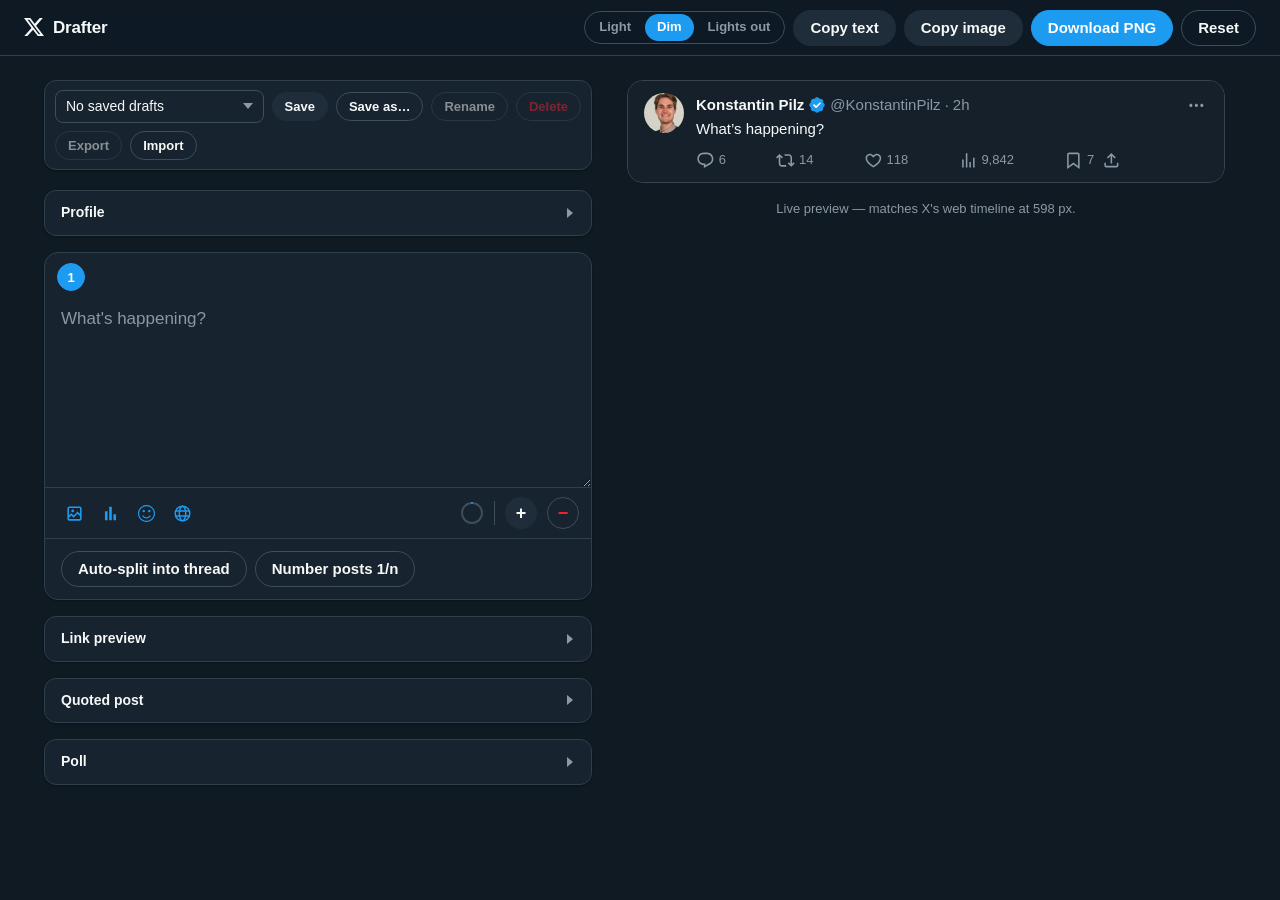
==== commit 9f723b21: "Support Premium long posts with in-place expansion Past 280 weighted characters the preview collapse" ====
--- a/app/index.html
+++ b/app/index.html
@@ -67,6 +67,8 @@
           <input type="text" id="in-time" placeholder="2h"></label>
         <label class="field field--check"><span>Show engagement counts</span>
           <input type="checkbox" id="in-metrics"></label>
+        <label class="field field--check"><span>Premium long posts (25,000)</span>
+          <input type="checkbox" id="in-longpost"></label>
         <label class="field"><span>Replies</span><input type="text" id="in-m-replies"></label>
         <label class="field"><span>Reposts</span><input type="text" id="in-m-reposts"></label>
         <label class="field"><span>Likes</span><input type="text" id="in-m-likes"></label>
--- a/app/css/x.css
+++ b/app/css/x.css
@@ -297,6 +297,45 @@
 
 .x-link:hover { text-decoration: underline; }
 
+/* Long-post truncation (X Premium posts over 280 characters). render.js adds
+   .x-text--clamped and emits .x-showmore as the next sibling, then drops the
+   class again when the reader expands. Both the line clamp and the height cap
+   live only on the modifier, so removing it restores plain pre-wrap block flow
+   with no leftover display or max-height. */
+.x-text--clamped {
+  display: -webkit-box;
+  -webkit-line-clamp: 10;
+  line-clamp: 10;
+  -webkit-box-orient: vertical;
+  /* Same 10 lines at the 20px line-height above, as a fallback for engines
+     that drop the clamp on a pre-wrap box. Where the clamp works it cuts at
+     exactly this height, so the two never disagree. */
+  max-height: calc(10 * 20px);
+  overflow: hidden;
+}
+
+/* "Show more" — a bare accent-coloured link, flush under the clamped text. */
+.x-showmore {
+  display: inline-block;
+  margin-top: 2px;
+  padding: 0;
+  border: 0;
+  background: none;
+  font-family: var(--x-font);
+  font-size: 15px;
+  line-height: 20px;
+  color: var(--x-accent);
+  cursor: pointer;
+}
+
+.x-showmore:hover { text-decoration: underline; }
+
+.x-showmore:focus-visible {
+  outline: 2px solid var(--x-accent);
+  outline-offset: 2px;
+  border-radius: 4px;
+}
+
 /* ---------------------------------------------------------------------------
    6. Media grid
    The container clips to 16px with overflow:hidden, which produces exactly
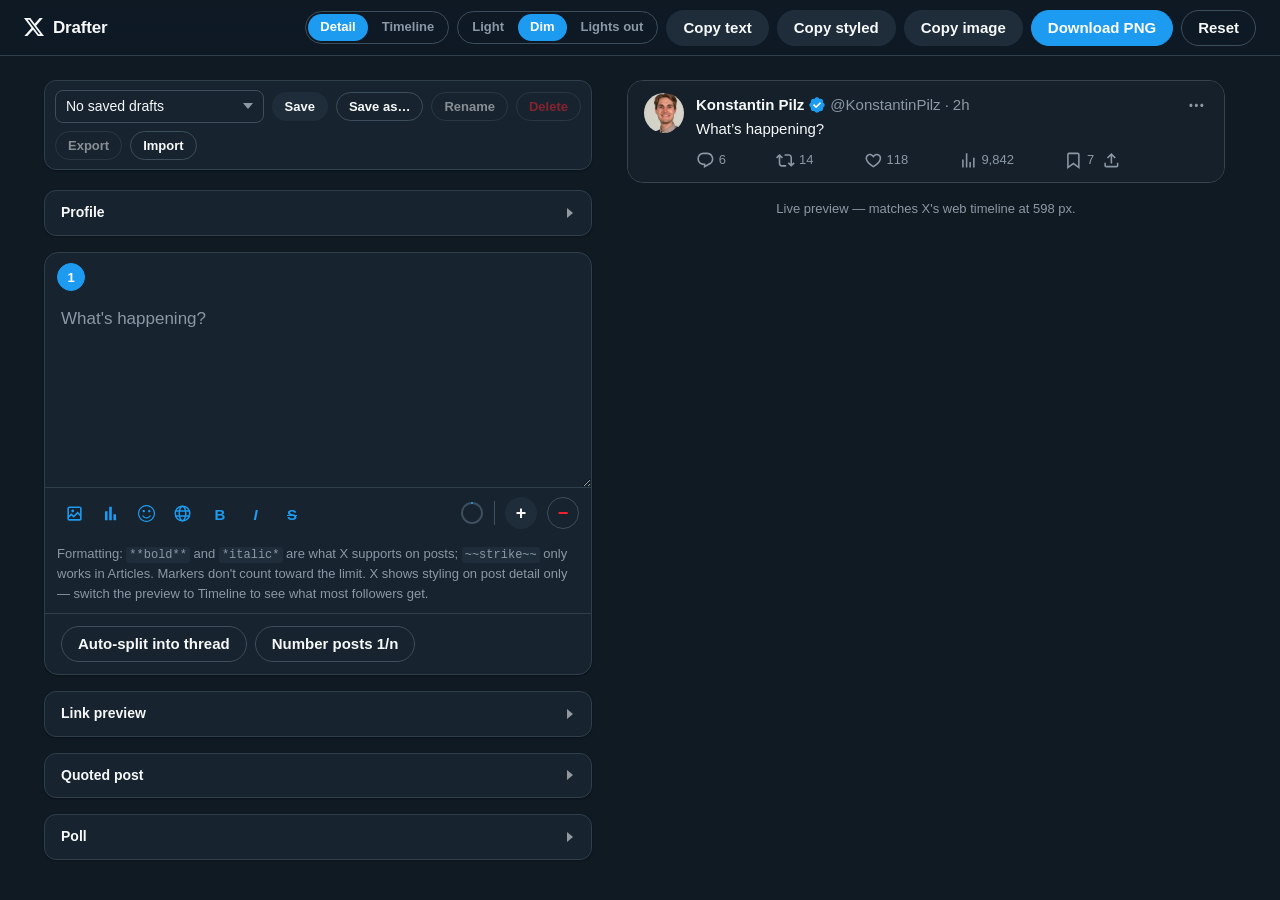
==== commit 7915685c: "Support X's rich-text formatting for paid accounts Bold and italic — what X actually allows on posts" ====
--- a/app/index.html
+++ b/app/index.html
@@ -18,12 +18,17 @@
     <span>Drafter</span>
   </div>
   <div class="app-bar__actions">
+    <div class="seg" id="view-switch" role="group" aria-label="Preview context">
+      <button type="button" data-view-value="detail" title="Post detail — where X actually shows bold and italic">Detail</button>
+      <button type="button" data-view-value="timeline" title="Main timeline — X strips bold and italic here">Timeline</button>
+    </div>
     <div class="seg" id="theme-switch" role="group" aria-label="Theme">
       <button type="button" data-theme-value="light">Light</button>
       <button type="button" data-theme-value="dim">Dim</button>
       <button type="button" data-theme-value="lightsout">Lights out</button>
     </div>
     <button type="button" class="btn" id="btn-copy-text">Copy text</button>
+    <button type="button" class="btn" id="btn-copy-styled" title="Copies rich text, with Unicode-styled characters as the plain-text fallback">Copy styled</button>
     <button type="button" class="btn" id="btn-copy-png">Copy image</button>
     <button type="button" class="btn btn--primary" id="btn-export-png">Download PNG</button>
     <button type="button" class="btn btn--ghost" id="btn-reset" title="Clear the draft">Reset</button>
@@ -95,6 +100,10 @@
           <button type="button" class="tool" id="btn-add-poll" title="Add poll"></button>
           <button type="button" class="tool" id="btn-add-quote" title="Quote a post"></button>
           <button type="button" class="tool" id="btn-add-card" title="Fetch link preview"></button>
+          <span class="tool-sep"></span>
+          <button type="button" class="tool tool--fmt" id="btn-fmt-bold" title="Bold (Ctrl/Cmd+B)"><b>B</b></button>
+          <button type="button" class="tool tool--fmt" id="btn-fmt-italic" title="Italic (Ctrl/Cmd+I)"><i>I</i></button>
+          <button type="button" class="tool tool--fmt" id="btn-fmt-strike" title="Strikethrough (Ctrl/Cmd+Shift+X) — Articles only; X posts don't render it"><s>S</s></button>
         </div>
         <div class="count-row">
           <span class="counter" id="counter" aria-live="polite"></span>
@@ -107,6 +116,8 @@
           <button type="button" class="btn btn--round btn--danger" id="btn-del-post" title="Delete this post">−</button>
         </div>
       </div>
+
+      <p class="fmt-hint">Formatting: <code>**bold**</code> and <code>*italic*</code> are what X supports on posts; <code>~~strike~~</code> only works in Articles. Markers don't count toward the limit. X shows styling on post detail only — switch the preview to Timeline to see what most followers get.</p>
 
       <div class="composer__foot">
         <button type="button" class="btn btn--ghost" id="btn-autosplit">Auto-split into thread</button>
--- a/app/css/x.css
+++ b/app/css/x.css
@@ -297,11 +297,64 @@
 
 .x-link:hover { text-decoration: underline; }
 
+/* Rich text (X Premium lets subscribers bold, italicise and strike a post).
+   render.js emits real <b>, <i> and <s> inside the text block, in either
+   nesting order with the .x-link entity spans. Every rule below inherits the
+   type size and line-height, so a formatted run keeps the same 20px line box
+   as plain text — the clamp further down counts on that. */
+.x-text b,
+.x-text i,
+.x-text s,
+.x-quote__text b,
+.x-quote__text i,
+.x-quote__text s {
+  font-family: inherit;
+  font-size: inherit;
+  line-height: inherit;
+  vertical-align: baseline;
+}
+
+/* 700 is the weight X's Chirp stack gives the display name, and the heaviest
+   thing on the card — bold body text matches it and never exceeds it. */
+.x-text b,
+.x-quote__text b { font-weight: 700; }
+
+.x-text i,
+.x-quote__text i { font-style: italic; }
+
+/* The line takes the element's own text colour, so a struck run drawn inside
+   an accent-coloured link is struck in accent, not in --x-text. */
+.x-text s,
+.x-quote__text s {
+  text-decoration: line-through;
+  -webkit-text-decoration-color: currentColor;
+  text-decoration-color: currentColor;
+}
+
+/* Formatting composes with the entity spans in either direction: .x-link
+   carries the colour, b/i/s carry weight and style, and neither resets the
+   other. Spelled out so a later change to .x-link can't quietly un-bold a
+   bolded @mention. The hover underline survives untouched — it is set on
+   .x-link itself, and an ancestor <s>'s line-through propagates down to the
+   link regardless of .x-link's own text-decoration, so a struck link shows
+   both lines on hover. */
+.x-text b .x-link,
+.x-text .x-link b,
+.x-quote__text b .x-link,
+.x-quote__text .x-link b { font-weight: 700; }
+
+.x-text i .x-link,
+.x-text .x-link i,
+.x-quote__text i .x-link,
+.x-quote__text .x-link i { font-style: italic; }
+
 /* Long-post truncation (X Premium posts over 280 characters). render.js adds
    .x-text--clamped and emits .x-showmore as the next sibling, then drops the
    class again when the reader expands. Both the line clamp and the height cap
    live only on the modifier, so removing it restores plain pre-wrap block flow
-   with no leftover display or max-height. */
+   with no leftover display or max-height. Bold/italic/struck runs inside a
+   clamped post set no font-size or line-height of their own, so every line
+   stays 20px and the clamp and its max-height fallback still cut together. */
 .x-text--clamped {
   display: -webkit-box;
   -webkit-line-clamp: 10;
--- a/app/css/app.css
+++ b/app/css/app.css
@@ -810,12 +810,70 @@
   background: transparent;
   color: var(--app-accent);
   cursor: pointer;
-  transition: background-color 0.15s ease;
+  transition: background-color 0.15s ease, color 0.15s ease,
+              box-shadow 0.15s ease;
 }
 .tool:hover { background: var(--app-accent-soft); }
 .tool:focus-visible { outline: 2px solid var(--app-accent); outline-offset: 1px; }
 .tool:disabled { opacity: 0.5; pointer-events: none; }
 .tool svg { width: 19px; height: 19px; fill: currentColor; }
+
+/* Formatting tools (bold / italic / strike) carry a letterform instead of an
+   SVG, so they need the type rules .tool only supplies to its icons. */
+.tool--fmt {
+  font-family: inherit;
+  font-size: 15px;
+  font-weight: 700;
+  line-height: 1;
+}
+
+/* .tool's grid centres the glyph's box, but B / I / S have no descender, which
+   leaves the ink reading about a pixel high in the 34px circle — nudge it back
+   down. The italic also leans right, so pull it half a pixel left. The glyph
+   ignores the pointer so clicks and event.target always land on the button. */
+.tool--fmt > b,
+.tool--fmt > i,
+.tool--fmt > s {
+  display: block;
+  font-size: inherit;
+  line-height: 1;
+  transform: translateY(1px);
+  pointer-events: none;
+}
+.tool--fmt > i { transform: translate(-0.5px, 1px); }
+.tool--fmt > s { text-decoration-thickness: 1px; }
+
+/* Caret sits inside formatted text. Same accent tint as :hover plus an accent
+   ring, so an active tool still reads as active under the pointer. */
+.tool.is-active {
+  background: var(--app-accent-soft);
+  color: var(--app-accent);
+  box-shadow: inset 0 0 0 1px var(--app-accent-ring);
+}
+.tool.is-active:hover { box-shadow: inset 0 0 0 1px var(--app-accent); }
+
+/* Syntax reminder under the composer bar. Spaced with padding rather than
+   margin so it sits right as the composer's last child or as a sibling
+   below the card. */
+.fmt-hint {
+  margin: 0;
+  padding: 6px 12px 10px;
+  font-size: 13px;
+  line-height: 1.5;
+  color: var(--app-text-dim);
+}
+.fmt-hint:empty { display: none; }
+
+.fmt-hint code {
+  padding: 1px 3px;
+  border-radius: 3px;
+  background: var(--app-surface-2);
+  color: inherit;
+  font-family: ui-monospace, SFMono-Regular, Menlo, Consolas,
+               "Liberation Mono", monospace;
+  font-size: 12px;
+  white-space: nowrap;
+}
 
 .count-row {
   display: flex;
